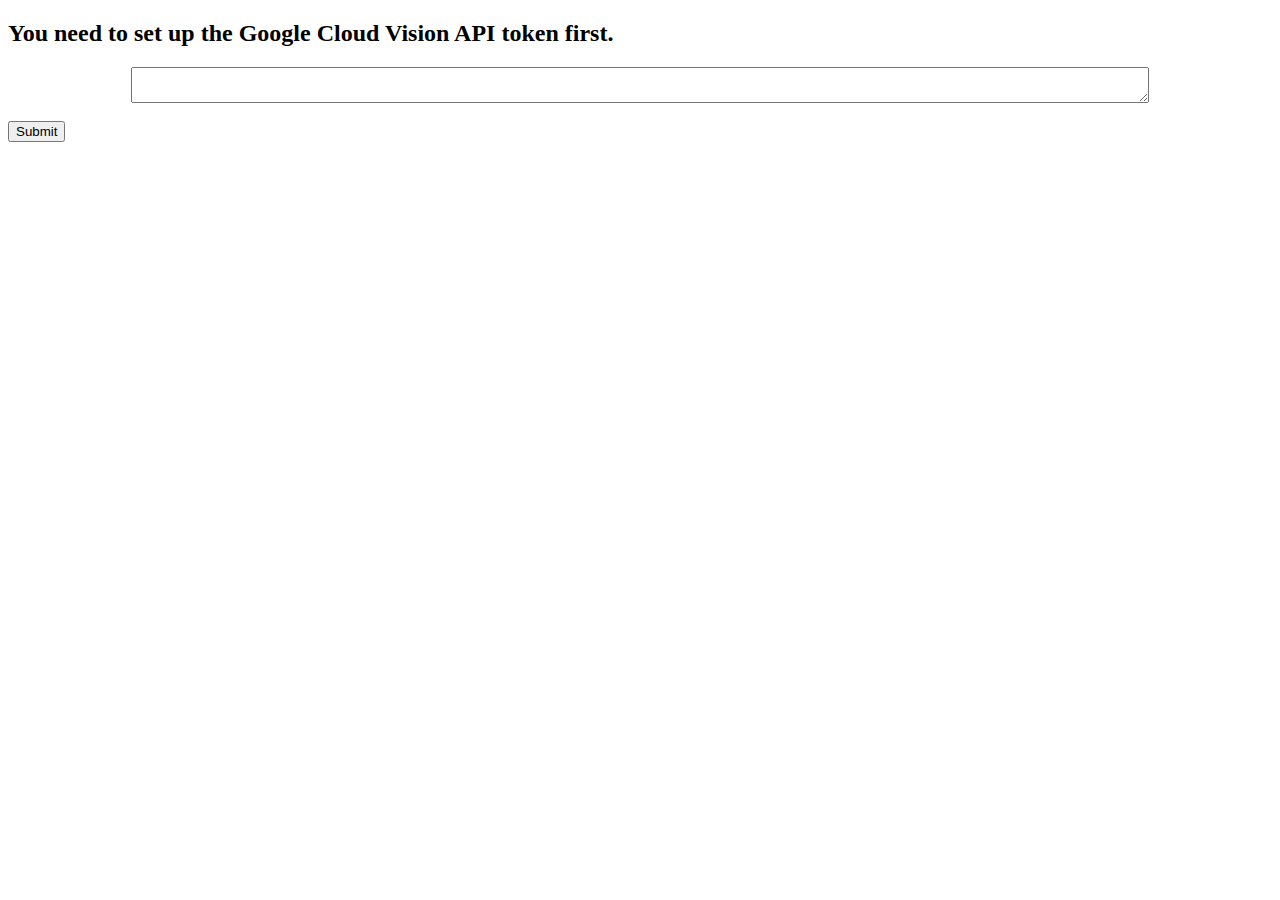
==== index.html @ ceddb71a "progress" ====
<!DOCTYPE html>
<html>

<head>
    <meta charset="utf-8">
    <meta http-equiv="X-UA-Compatible" content="IE=edge,chrome=1">
    <meta name="viewport" content="width=device-width">
    <title>Help Me Read This</title>
    <script
            src="https://code.jquery.com/jquery-3.4.1.min.js"
            integrity="sha256-CSXorXvZcTkaix6Yvo6HppcZGetbYMGWSFlBw8HfCJo="
            crossorigin="anonymous"></script>
    <style>

        #set_up_token textarea {
            width: 80%;
            margin-left:auto;
            margin-right: auto;
            display:block;
        }
        #set_up_token {
        }

    </style>
</head>

<body>
<div id="set_up_token">
    <form action="app.html" method="get">
        <h2>You need to set up the Google Cloud Vision API token first.</h2>
        <textarea name="token"></textarea>
        <br/>
        <input type="submit" id="token_upload">
    </form>
</div>

</body>

</html>
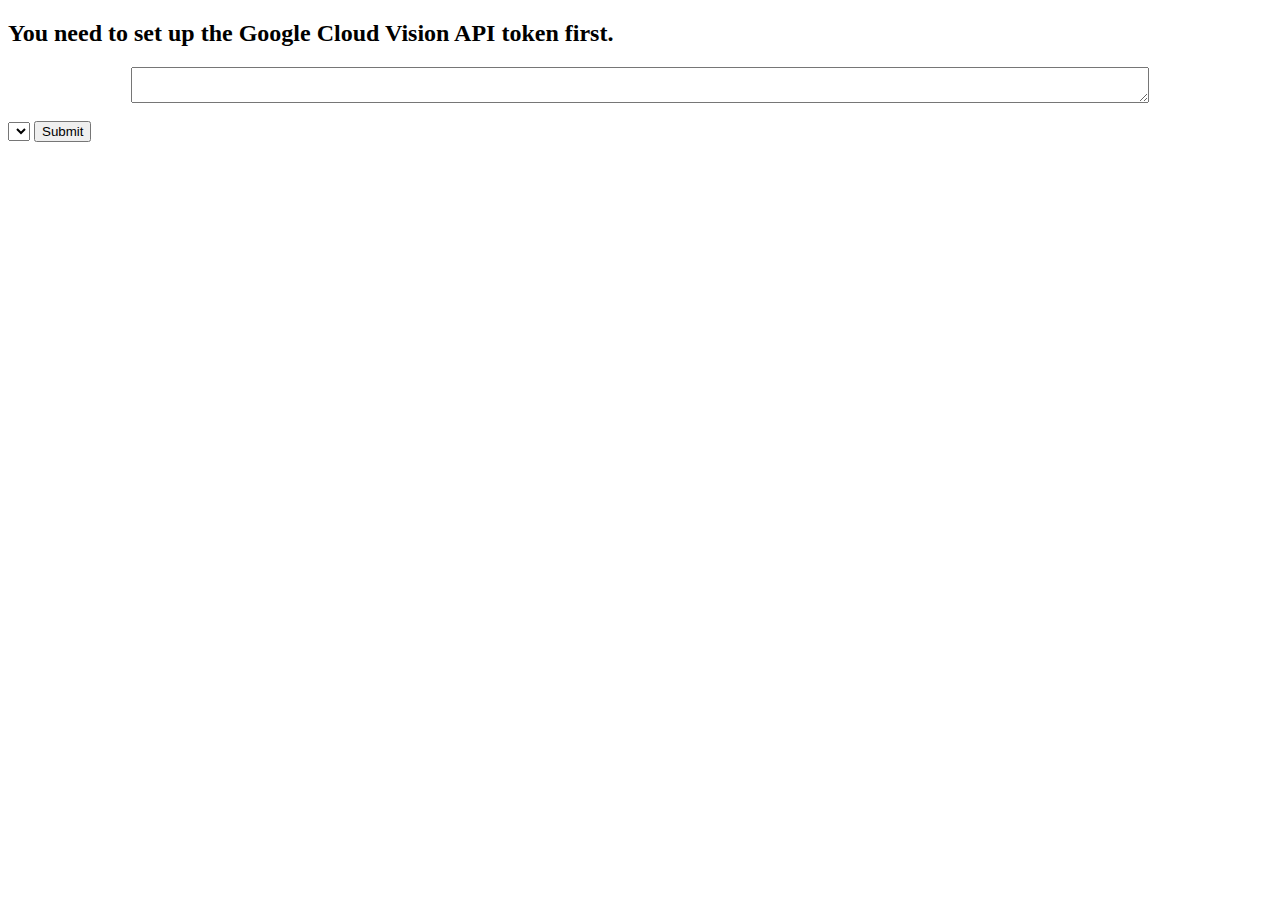
==== commit 7b43982d: "Translations" ====
--- a/index.html
+++ b/index.html
@@ -10,8 +10,26 @@
             src="https://code.jquery.com/jquery-3.4.1.min.js"
             integrity="sha256-CSXorXvZcTkaix6Yvo6HppcZGetbYMGWSFlBw8HfCJo="
             crossorigin="anonymous"></script>
+    <script src="./common.js"></script>
+    <script>
+
+        $( function() {
+			const langSelect = $( '#lang' );
+			let defaultLang = 'en';
+			if ( navigator.language && translations.hasOwnProperty( navigator.language ) ) {
+				defaultLang = navigator.language;
+            }
+            initTranslations( defaultLang );
+            Object.keys( translations ).forEach( function ( lang ) {
+                const option = $( '<option value="' + lang + '">' + translations[lang].langName + '</option>' );
+                if ( lang === defaultLang ) {
+                	option.attr( 'selected', '' );
+                }
+                $('#lang').append( option );
+            } );
+        } )
+    </script>
     <style>
-
         #set_up_token textarea {
             width: 80%;
             margin-left:auto;
@@ -27,10 +45,12 @@
 <body>
 <div id="set_up_token">
     <form action="app.html" method="get">
-        <h2>You need to set up the Google Cloud Vision API token first.</h2>
+        <h2 id="translation-intro-header">You need to set up the Google Cloud Vision API token first.</h2>
         <textarea name="token"></textarea>
         <br/>
-        <input type="submit" id="token_upload">
+        <select name="lang" id="lang">
+        </select>
+        <input type="submit">
     </form>
 </div>
 
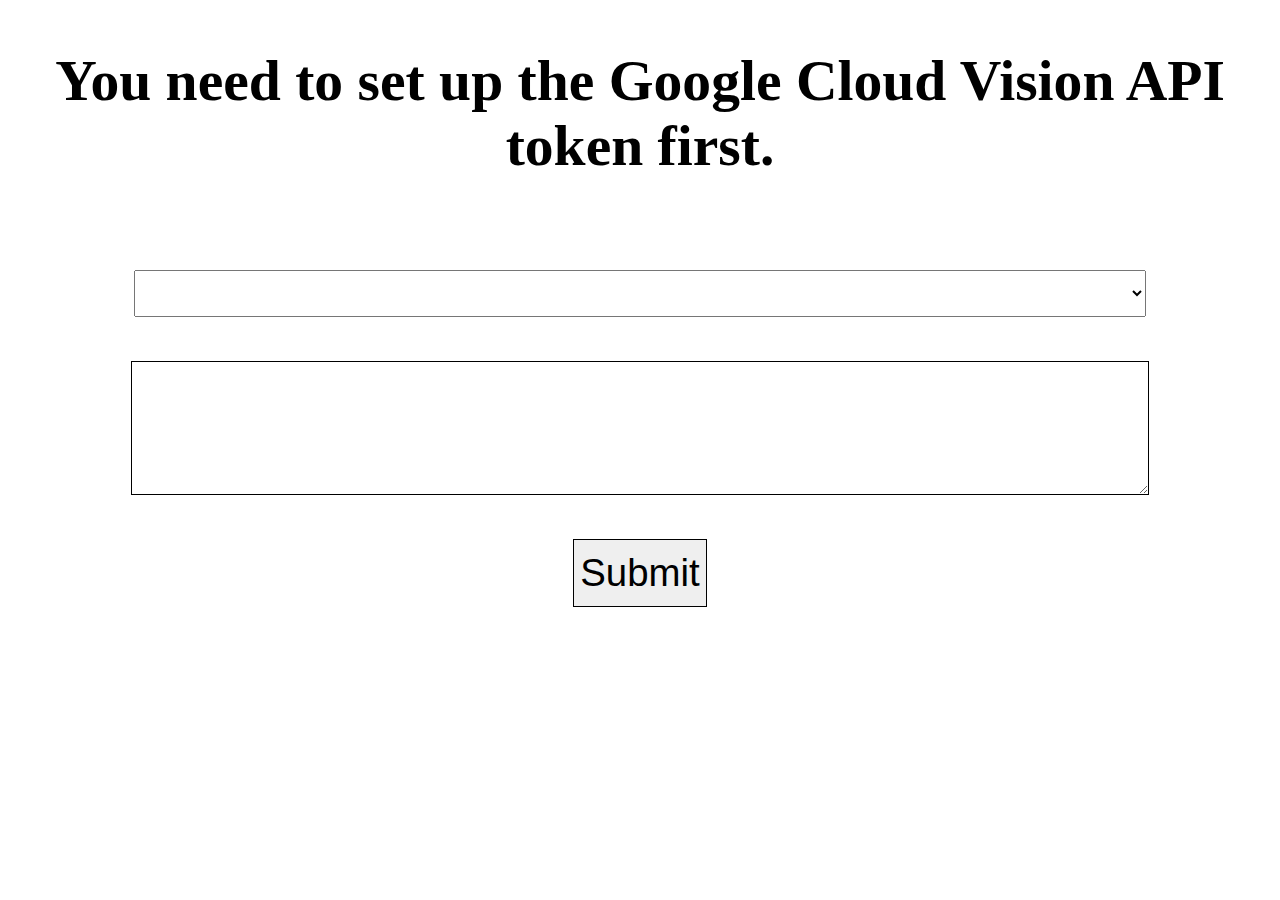
==== commit c9b902b6: "Styling" ====
--- a/index.html
+++ b/index.html
@@ -35,8 +35,28 @@
             margin-left:auto;
             margin-right: auto;
             display:block;
+            border: 1px solid black;
+            font-size: 3vw;
+            line-height: 5vw;
+        }
+        #lang {
+            width:80%;
+            margin-left:auto;
+            margin-right: auto;
+            display:block;
+            font-size: 3vw;
         }
         #set_up_token {
+        }
+        body {
+            font-size: 3vw;
+            font-family: "Trebuchet MS", Verdana;
+            text-align: center;
+        }
+        .button {
+            border: 1px solid black;
+            font-size: 3vw;
+            line-height: 5vw;
         }
 
     </style>
@@ -46,11 +66,12 @@
 <div id="set_up_token">
     <form action="app.html" method="get">
         <h2 id="translation-intro-header">You need to set up the Google Cloud Vision API token first.</h2>
+        <br/>
+        <select name="lang" id="lang"></select>
+        <br/>
         <textarea name="token"></textarea>
         <br/>
-        <select name="lang" id="lang">
-        </select>
-        <input type="submit">
+        <input type="submit" class="button">
     </form>
 </div>
 
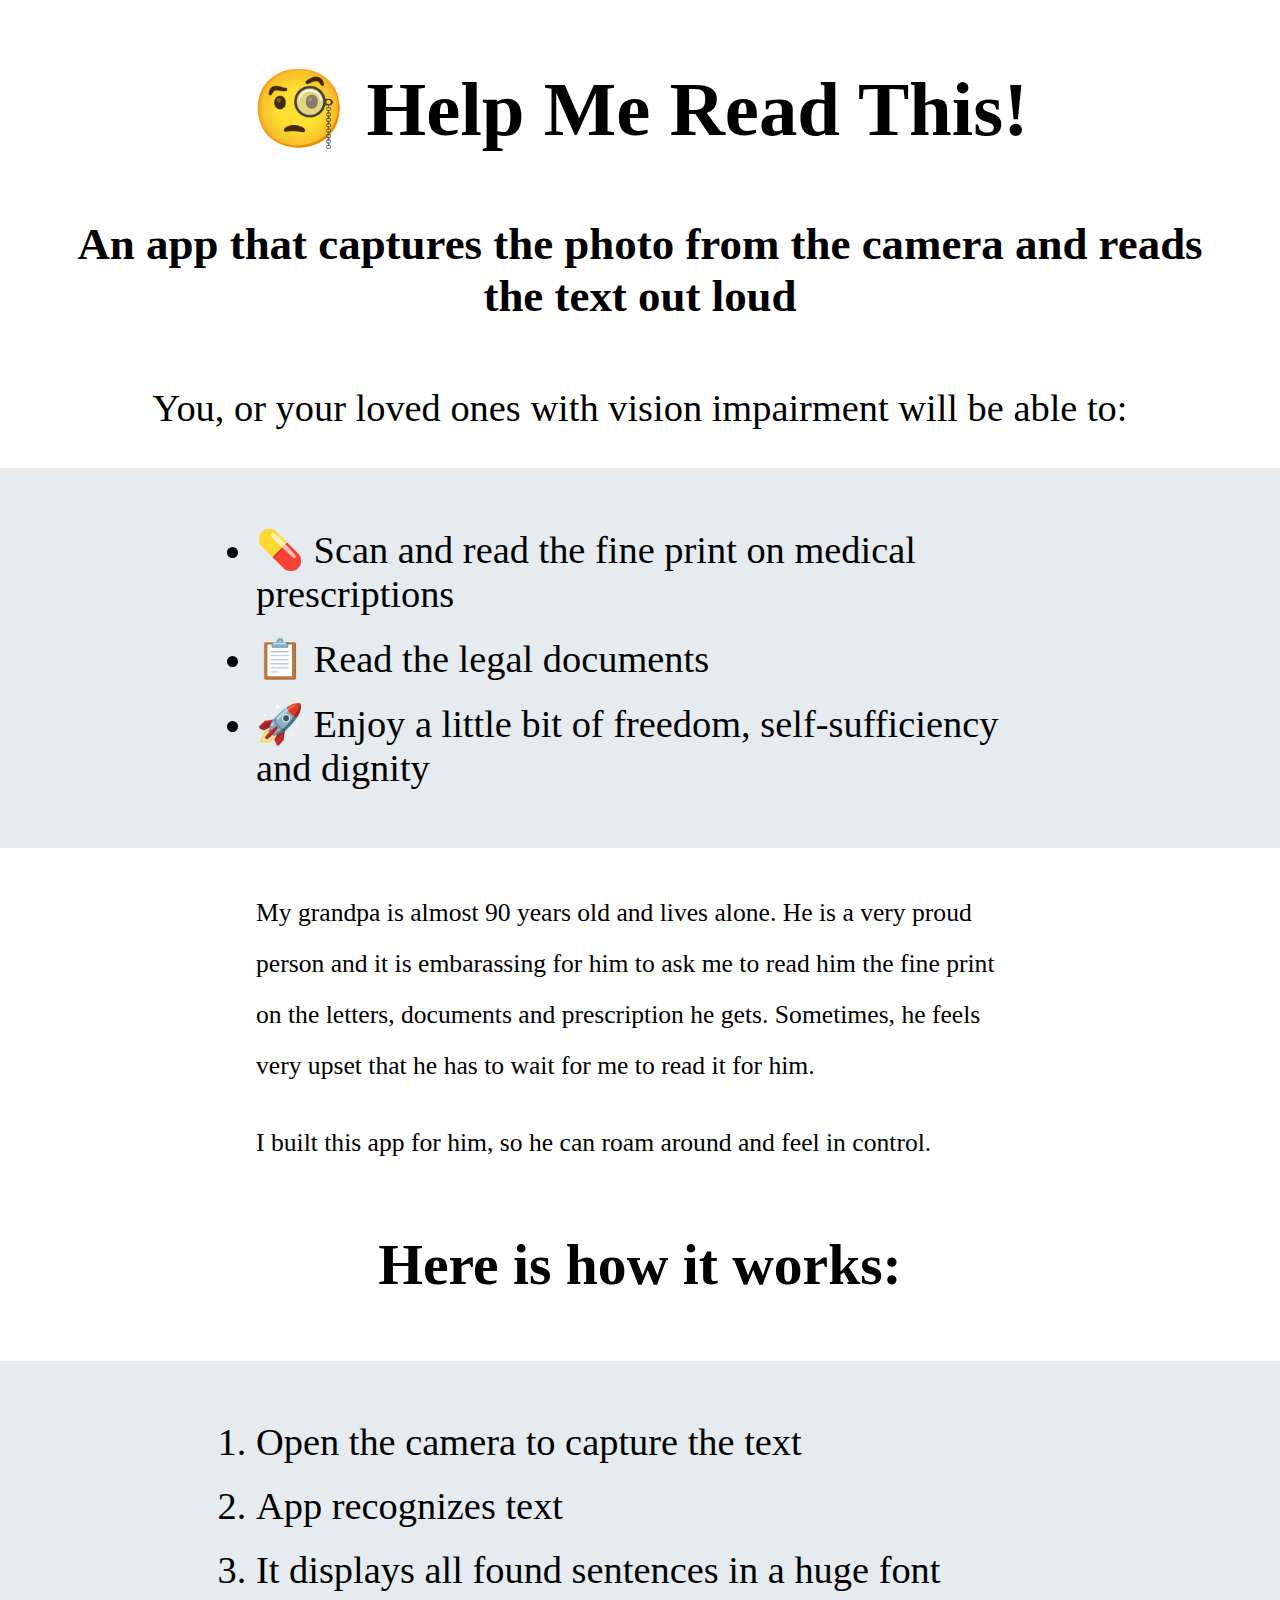
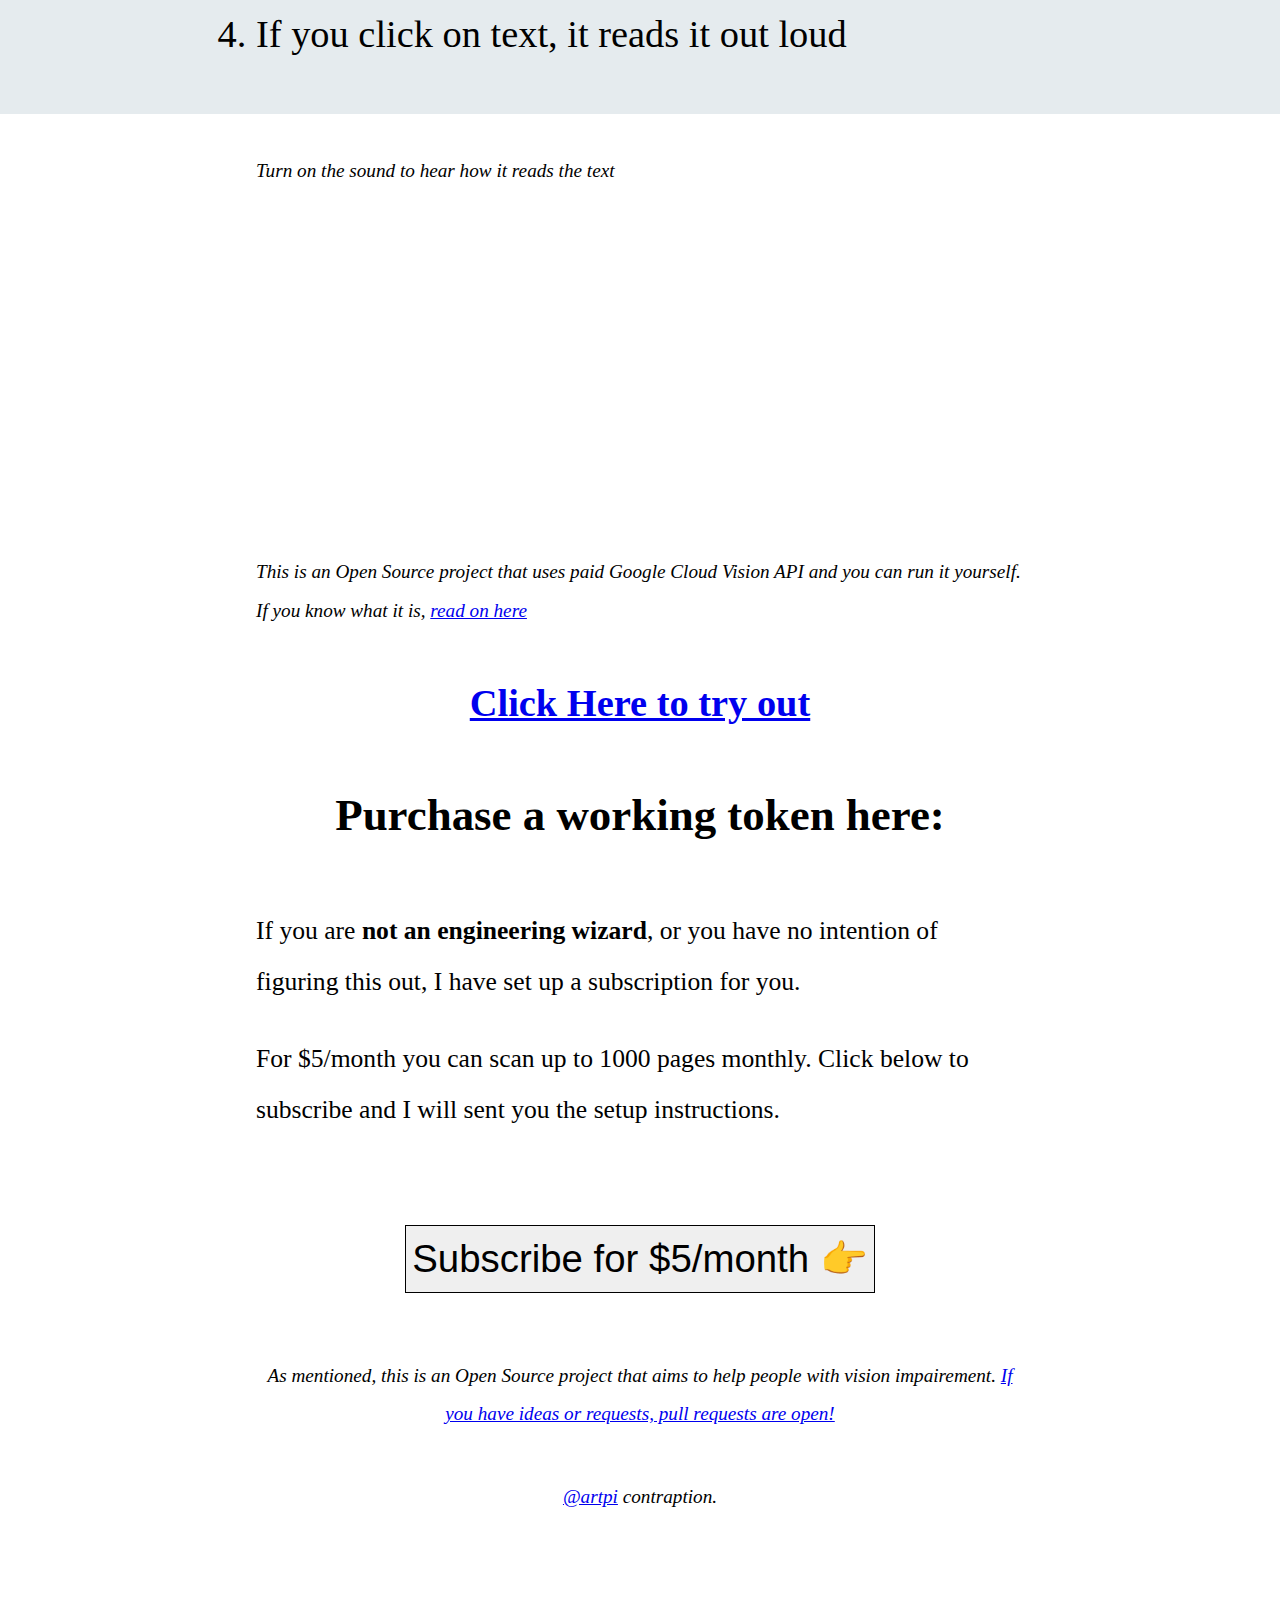
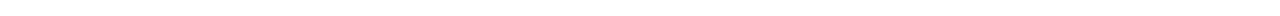
==== commit 82799395: "Open source pitch" ====
--- a/index.html
+++ b/index.html
@@ -11,70 +11,117 @@
             integrity="sha256-CSXorXvZcTkaix6Yvo6HppcZGetbYMGWSFlBw8HfCJo="
             crossorigin="anonymous"></script>
     <script src="./common.js"></script>
+    <script src="https://js.stripe.com/v3/"></script>
     <script>
 
         $( function() {
-			const langSelect = $( '#lang' );
-			let defaultLang = 'en';
-			if ( navigator.language && translations.hasOwnProperty( navigator.language ) ) {
-				defaultLang = navigator.language;
-            }
-            initTranslations( defaultLang );
-            Object.keys( translations ).forEach( function ( lang ) {
-                const option = $( '<option value="' + lang + '">' + translations[lang].langName + '</option>' );
-                if ( lang === defaultLang ) {
-                	option.attr( 'selected', '' );
-                }
-                $('#lang').append( option );
-            } );
-        } )
+			var stripe = Stripe( 'pk_test_JnZLybWP3ZhnT6NihVFYO2X8008pIxlpdB' );
+			$('#purchase').on( 'click', function() {
+				$.get( "https://help-me-read-this.appspot.com/checkout/session", function( data ) {
+					data = JSON.parse( data );
+					stripe.redirectToCheckout( { sessionId: data.id } )
+						.then( function (result) {
+							console.log( result );
+						} );
+				});
+			} );
+        } );
+
     </script>
     <style>
-        #set_up_token textarea {
-            width: 80%;
-            margin-left:auto;
-            margin-right: auto;
-            display:block;
-            border: 1px solid black;
-            font-size: 3vw;
-            line-height: 5vw;
-        }
-        #lang {
-            width:80%;
-            margin-left:auto;
-            margin-right: auto;
-            display:block;
-            font-size: 3vw;
-        }
-        #set_up_token {
-        }
+
         body {
             font-size: 3vw;
             font-family: "Trebuchet MS", Verdana;
             text-align: center;
+            padding: 0;
+            margin: 0;
+            margin-bottom: 100px;
         }
-        .button {
+        ul, ol {
+            text-align:left;
+            margin-left: auto;
+            margin-right: auto;
+            padding-left:20%;
+            padding-right: 20%;
+            background-color: #e5ebee;
+            padding-top: 3vw;
+            padding-bottom: 3vw;
+        }
+        li {
+            margin-top: 20px;
+            margin-bottom: 20px;
+        }
+        #purchase {
             border: 1px solid black;
             font-size: 3vw;
             line-height: 5vw;
+            cursor: pointer;
+            margin: 5vw;
         }
-
+        p {
+            text-align:left;
+            margin-left: auto;
+            margin-right: auto;
+            width: 60%;
+            font-size: 2vw;
+            line-height: 2em;
+        }
+        h1, h2, h3 {
+            margin: 5%;
+        }
+        .small {
+            font-size: 1.5vw;
+            font-style: italic;
+            margin-left: auto;
+            margin-right: auto;
+            width: 60%;
+            line-height: 2em;
+        }
     </style>
 </head>
 
 <body>
-<div id="set_up_token">
-    <form action="app.html" method="get">
-        <h2 id="translation-intro-header">You need to set up the Google Cloud Vision API token first.</h2>
-        <br/>
-        <select name="lang" id="lang"></select>
-        <br/>
-        <textarea name="token"></textarea>
-        <br/>
-        <input type="submit" class="button">
-    </form>
-</div>
+<h1>🧐 Help Me Read This!</h1>
+<h3>An app that captures the photo from the camera and reads the text out loud</h3>
+
+You, or your loved ones with vision impairment will be able to:
+<ul>
+    <li>💊 Scan and read the fine print on medical prescriptions</li>
+    <li>📋 Read the legal documents</li>
+    <li>🚀 Enjoy a little bit of freedom, self-sufficiency and dignity</li>
+</ul>
+
+<p>My grandpa is almost 90 years old and lives alone. He is a very proud person and it is embarassing for him to ask me to read him the fine print on the letters, documents and prescription he gets. Sometimes, he feels very upset that he has to wait for me to read it for him.</p>
+<p>I built this app for him, so he can roam around and feel in control.</p>
+
+<h2>Here is how it works:</h2>
+<ol>
+    <li>Open the camera to capture the text</li>
+    <li>App recognizes text</li>
+    <li>It displays all found sentences in a huge font</li>
+    <li>If you click on text, it reads it out loud</li>
+</ol>
+
+<p class="small">Turn on the sound to hear how it reads the text</p>
+
+<iframe width="560" height="315" src="https://www.youtube.com/embed/Az8bKWw_4Ug" frameborder="0" allow="accelerometer; autoplay; encrypted-media; gyroscope; picture-in-picture" allowfullscreen></iframe>
+
+<p class="small">This is an Open Source project that uses paid Google Cloud Vision API and you can run it yourself. If you know what it is, <a href="./support/cloud-vision.html">read on here</a></p>
+
+<h4><a href="./app.html?token=demo&lang=en" target="_blank"g>Click Here to try out</a></h4>
+
+<h3 id="subscribe">Purchase a working token here:</h3>
+
+<p>If you are <b>not an engineering wizard</b>, or you have no intention of figuring this out, I have set up a subscription for you.</p>
+<p>For $5/month you can scan up to 1000 pages monthly. Click below to subscribe and I will sent you the setup instructions.</p>
+
+
+<button id="purchase">Subscribe for $5/month 👉</button>
 
 </body>
 
+<div class="small">As mentioned, this is an Open Source project that aims to help people with vision impairement. <a target="_blank" href="https://github.com/artpi/help-me-read">If you have ideas or requests, pull requests are open!</a></div>
+<br/>
+<div class="small"><a target="_blank" href="https://twitter.com/artpi">@artpi</a> contraption.</div>
 </html>
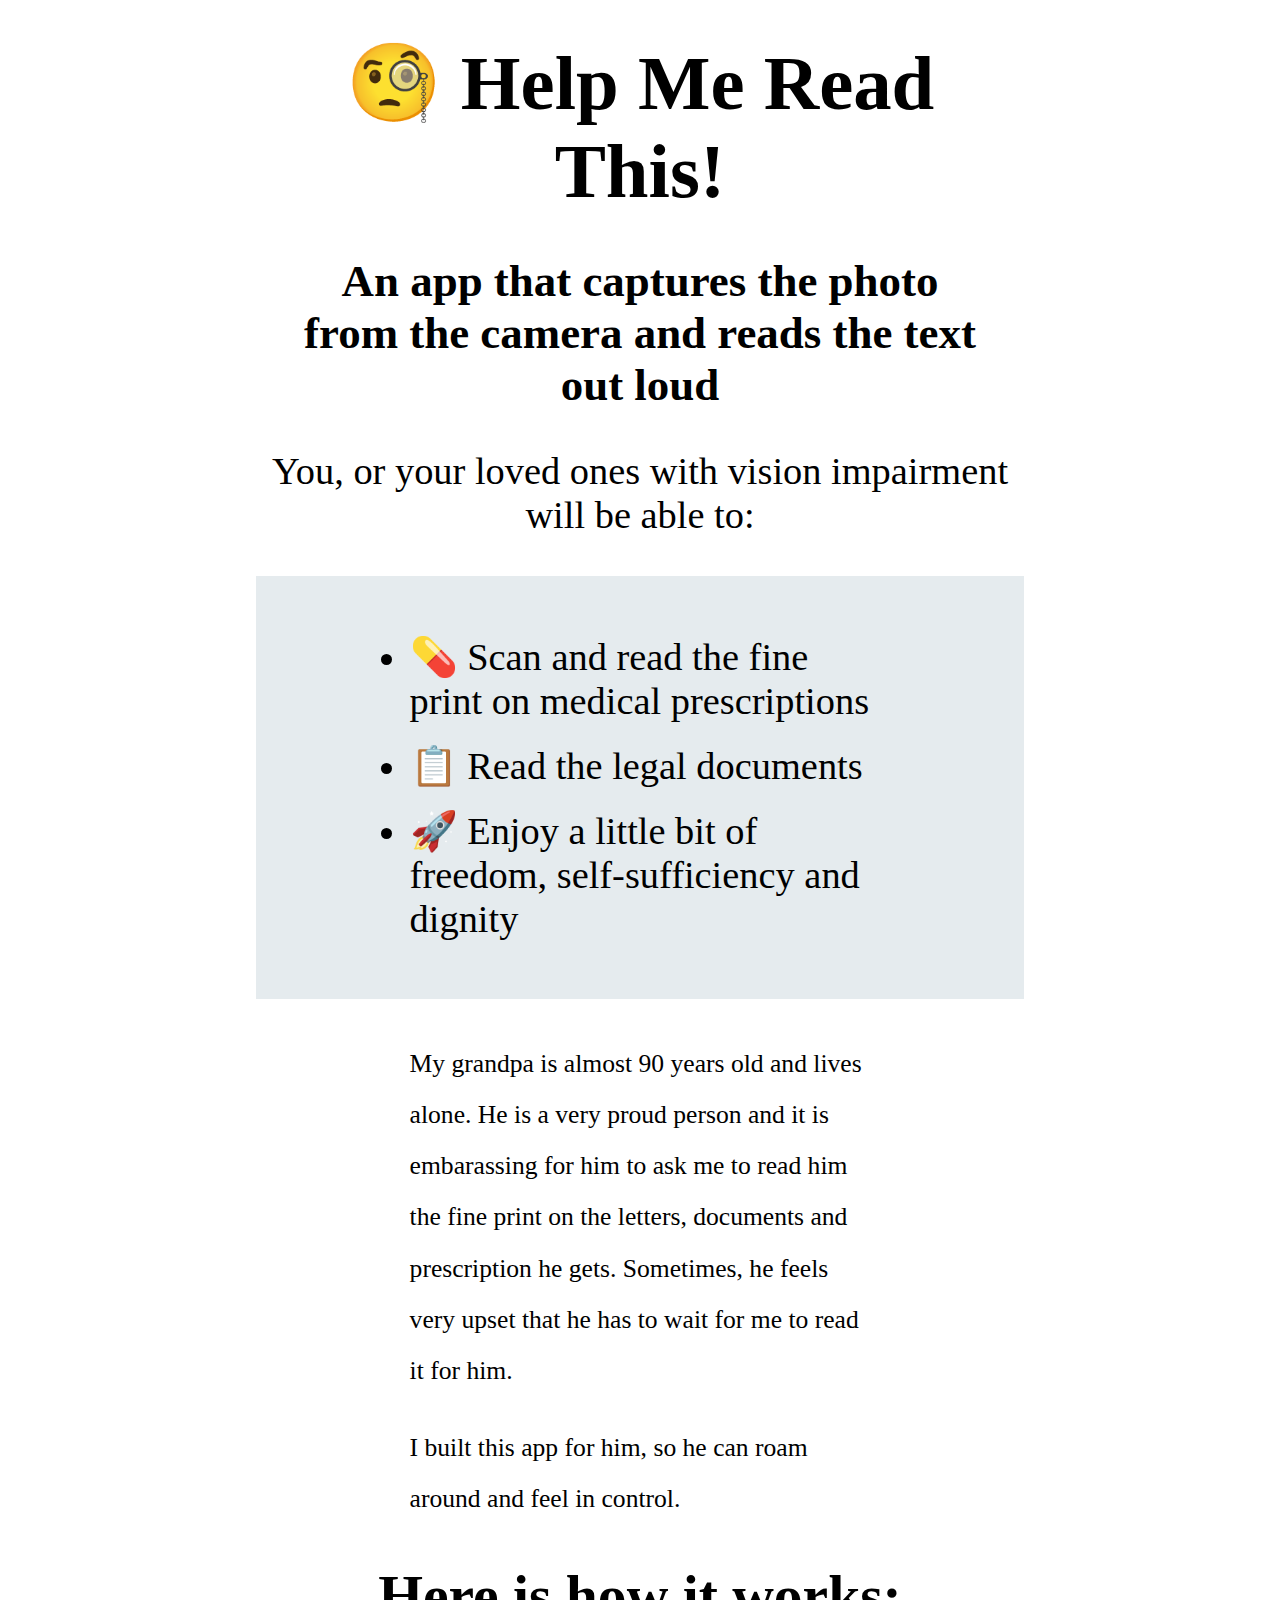
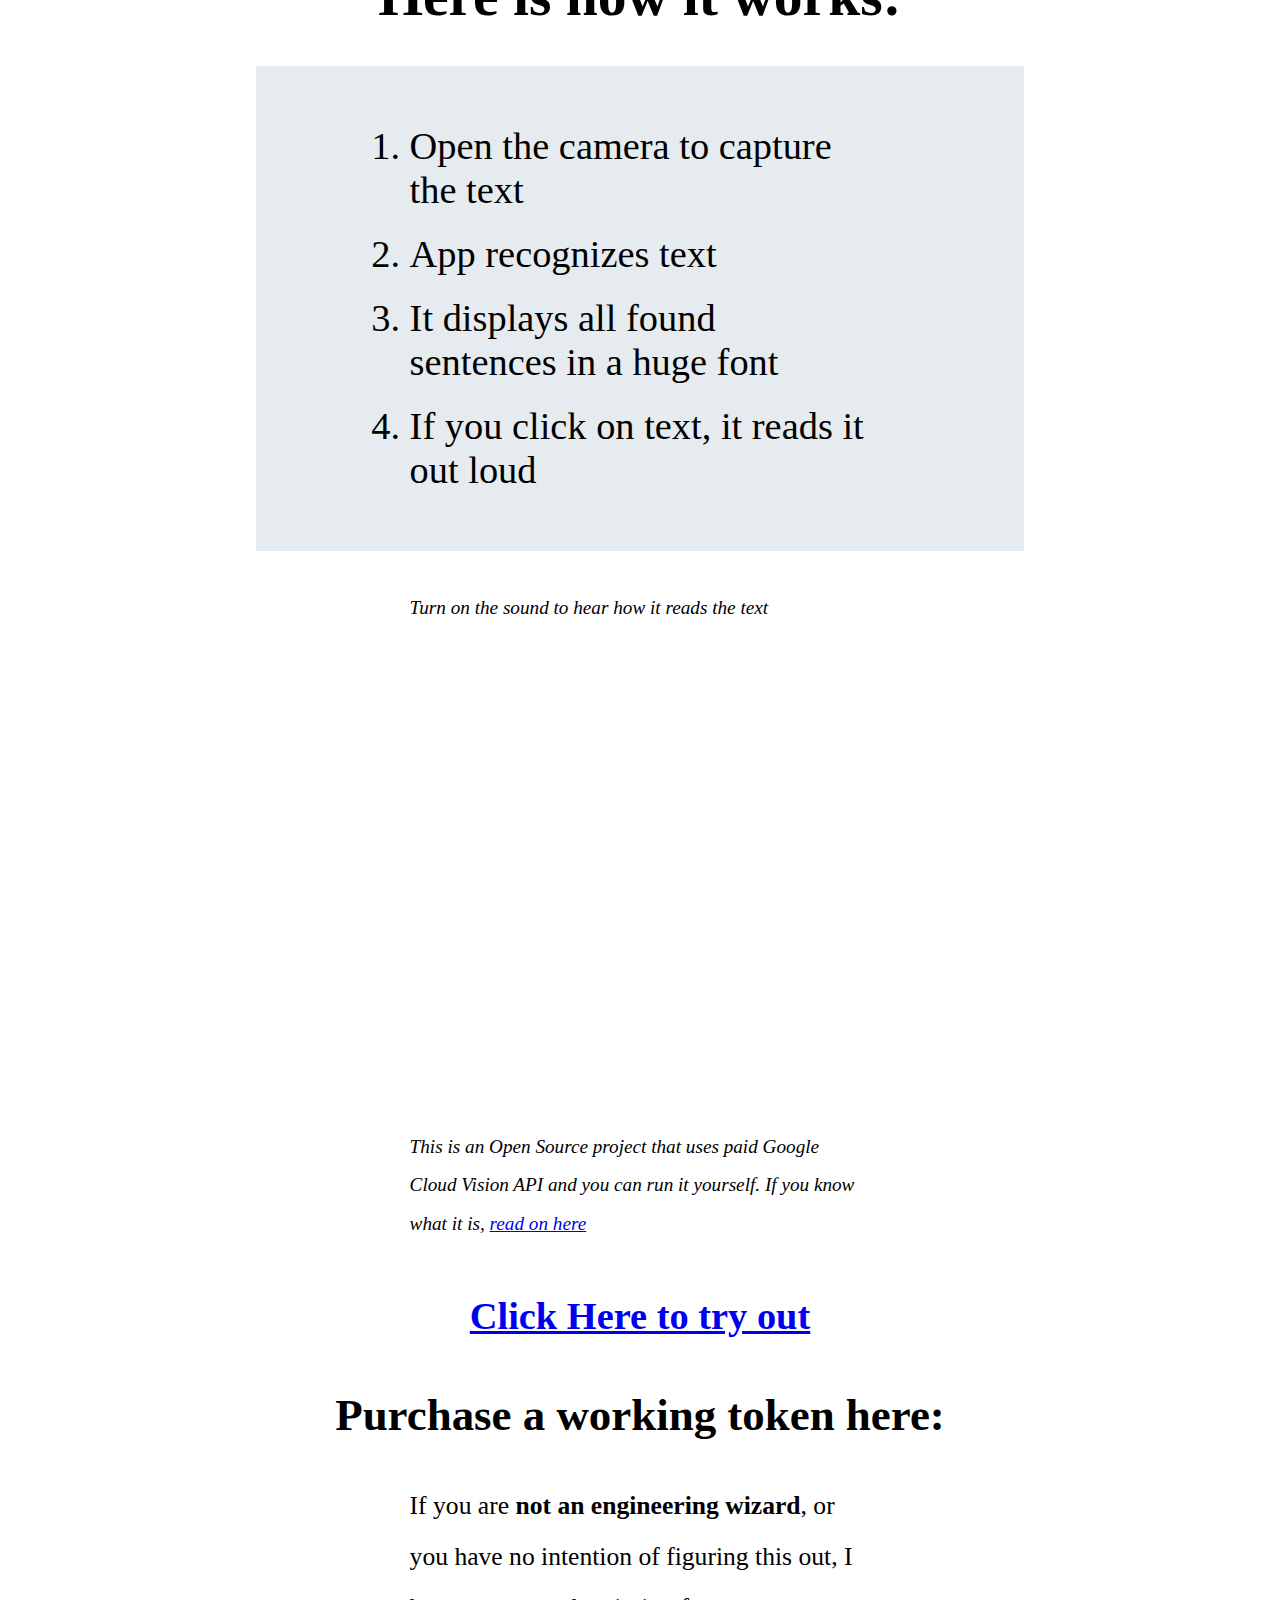
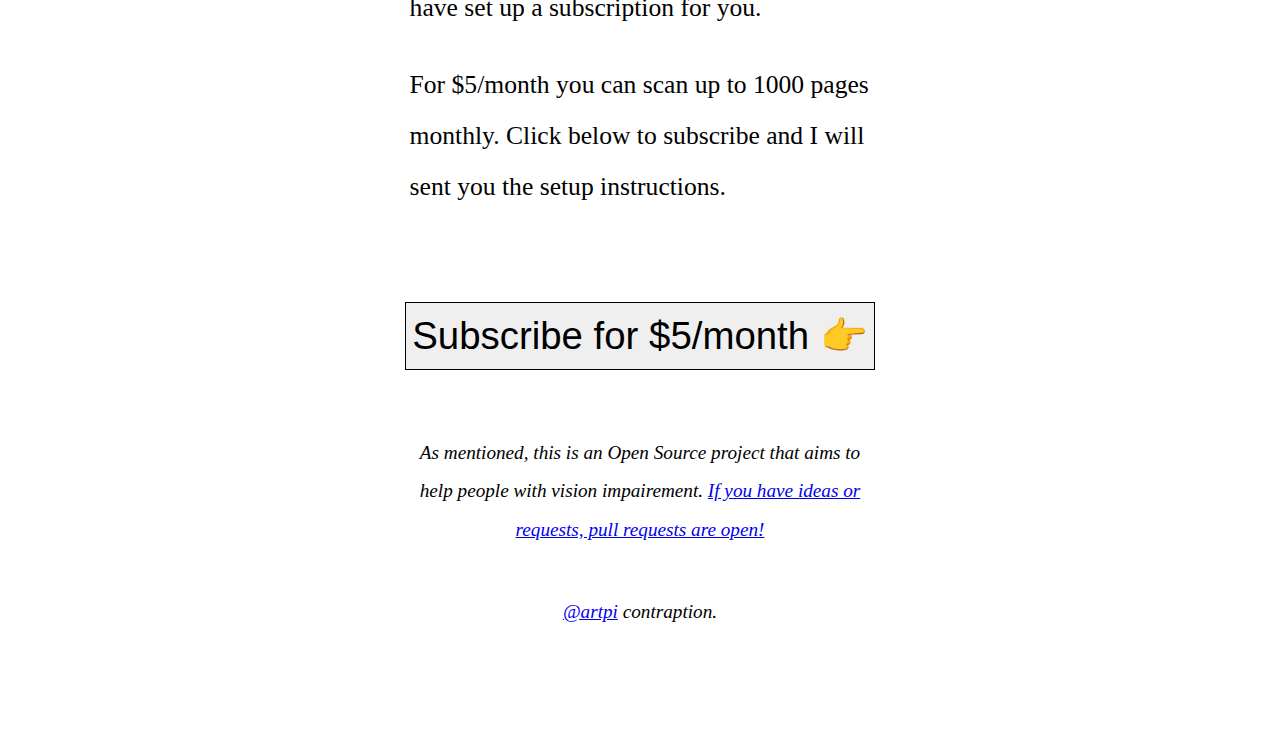
==== commit 9a3f5354: "CSS fixes" ====
--- a/index.html
+++ b/index.html
@@ -11,6 +11,8 @@
             integrity="sha256-CSXorXvZcTkaix6Yvo6HppcZGetbYMGWSFlBw8HfCJo="
             crossorigin="anonymous"></script>
     <script src="./common.js"></script>
+    <link rel="stylesheet" type="text/css" href="./support/style.css">
+
     <script src="https://js.stripe.com/v3/"></script>
     <script>
 
@@ -30,54 +32,6 @@
     </script>
     <style>
 
-        body {
-            font-size: 3vw;
-            font-family: "Trebuchet MS", Verdana;
-            text-align: center;
-            padding: 0;
-            margin: 0;
-            margin-bottom: 100px;
-        }
-        ul, ol {
-            text-align:left;
-            margin-left: auto;
-            margin-right: auto;
-            padding-left:20%;
-            padding-right: 20%;
-            background-color: #e5ebee;
-            padding-top: 3vw;
-            padding-bottom: 3vw;
-        }
-        li {
-            margin-top: 20px;
-            margin-bottom: 20px;
-        }
-        #purchase {
-            border: 1px solid black;
-            font-size: 3vw;
-            line-height: 5vw;
-            cursor: pointer;
-            margin: 5vw;
-        }
-        p {
-            text-align:left;
-            margin-left: auto;
-            margin-right: auto;
-            width: 60%;
-            font-size: 2vw;
-            line-height: 2em;
-        }
-        h1, h2, h3 {
-            margin: 5%;
-        }
-        .small {
-            font-size: 1.5vw;
-            font-style: italic;
-            margin-left: auto;
-            margin-right: auto;
-            width: 60%;
-            line-height: 2em;
-        }
     </style>
 </head>
 
@@ -105,7 +59,9 @@
 
 <p class="small">Turn on the sound to hear how it reads the text</p>
 
-<iframe width="560" height="315" src="https://www.youtube.com/embed/Az8bKWw_4Ug" frameborder="0" allow="accelerometer; autoplay; encrypted-media; gyroscope; picture-in-picture" allowfullscreen></iframe>
+<div class="video-container">
+    <iframe src="https://www.youtube.com/embed/Az8bKWw_4Ug" frameborder="0" allow="accelerometer; autoplay; encrypted-media; gyroscope; picture-in-picture" allowfullscreen></iframe>
+</div>
 
 <p class="small">This is an Open Source project that uses paid Google Cloud Vision API and you can run it yourself. If you know what it is, <a href="./support/cloud-vision.html">read on here</a></p>
 
--- a/support/style.css
+++ b/support/style.css
@@ -0,0 +1,103 @@
+
+body {
+	font-size: 3vw;
+	font-family: "Trebuchet MS", Verdana;
+	text-align: center;
+	padding: 0;
+	margin: 0;
+	margin-bottom: 100px;
+}
+ul, ol {
+	text-align:left;
+	margin-left: auto;
+	margin-right: auto;
+	padding-left:20%;
+	padding-right: 20%;
+	background-color: #e5ebee;
+	padding-top: 3vw;
+	padding-bottom: 3vw;
+}
+li {
+	margin-top: 20px;
+	margin-bottom: 20px;
+}
+#purchase {
+	border: 1px solid black;
+	font-size: 3vw;
+	line-height: 5vw;
+	cursor: pointer;
+	margin: 5vw;
+}
+p {
+	text-align:left;
+	margin-left: auto;
+	margin-right: auto;
+	width: 60%;
+	font-size: 2vw;
+	line-height: 2em;
+}
+h1, h2, h3 {
+	margin: 5%;
+}
+.small {
+	font-size: 1.5vw;
+	font-style: italic;
+	margin-left: auto;
+	margin-right: auto;
+	width: 60%;
+	line-height: 2em;
+}
+
+#lang {
+	width:80%;
+	margin-left:auto;
+	margin-right: auto;
+	display:block;
+	font-size: 3vw;
+}
+.button {
+	border: 1px solid black;
+	font-size: 3vw;
+	line-height: 5vw;
+}
+
+.video-container {
+	position: relative;
+	padding-bottom: 56.25%;
+	padding-top: 30px; height: 0; overflow: hidden;
+}
+
+.video-container iframe,
+.video-container object,
+.video-container embed {
+	position: absolute;
+	top: 0;
+	left: 0;
+	width: 100%;
+	height: 100%;
+}
+
+
+@media ( max-width: 600px ) {
+	body {
+		font-size: 4vw;
+	}
+	#purchase {
+		font-size: 5vw;
+		height: 8vw;
+		line-height: 8vw;
+	}
+	p {
+		font-size: 3vw;
+	}
+	.small {
+		font-size: 2.5vw;
+	}
+}
+
+@media ( min-width: 601px ) {
+	body {
+		margin-left: 20%;
+		margin-right: 20%;
+	}
+}
